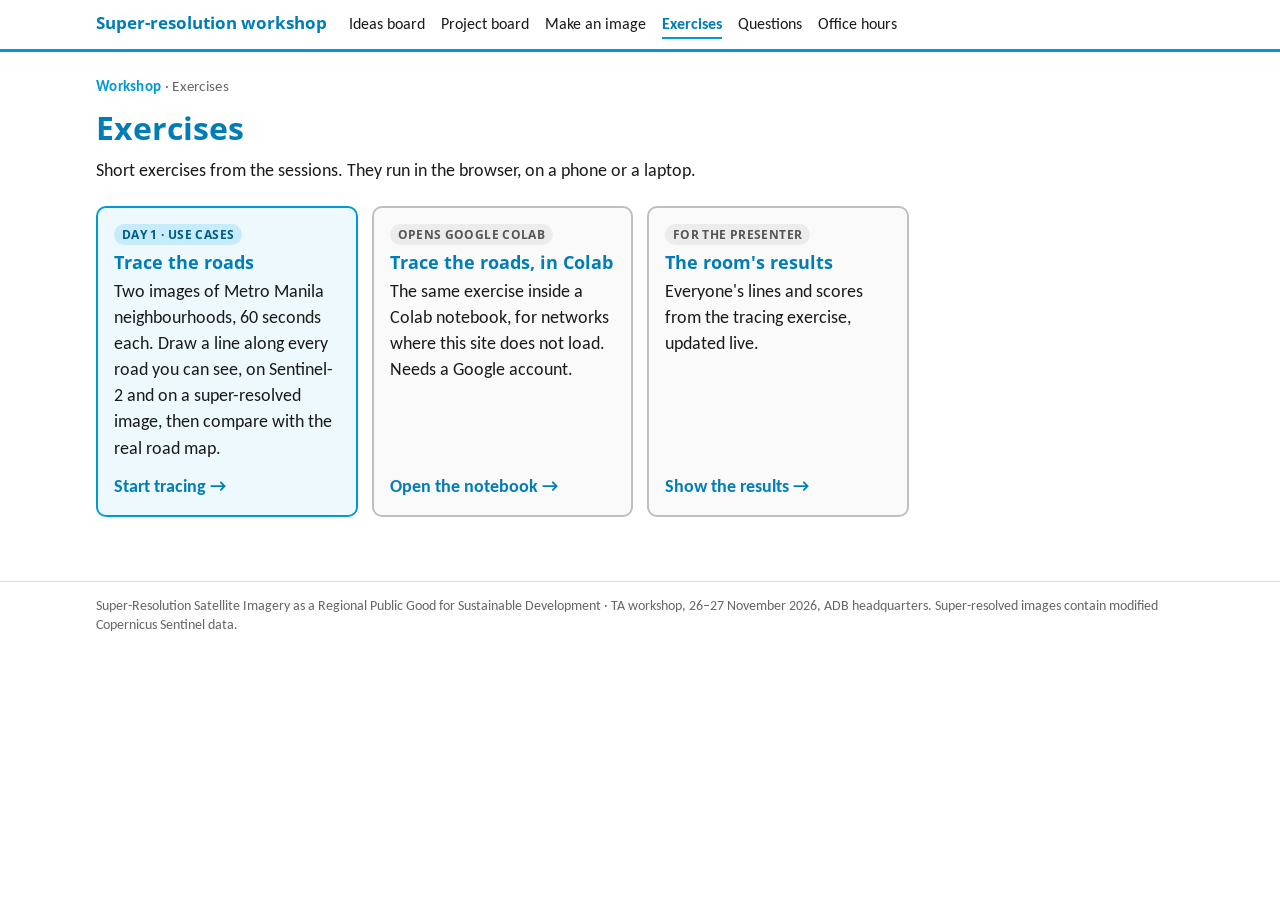
==== exercises/index.html @ 52cfe395 "Landing page for the workshop, with boards, image tool and questions The site root is now the landin" ====
<!doctype html>
<html lang="en">
<head>
<meta charset="utf-8">
<meta name="viewport" content="width=device-width,initial-scale=1,viewport-fit=cover">
<title>Exercises · Super-resolution workshop</title>
<link rel="icon" href="data:,">
<link rel="preconnect" href="https://fonts.googleapis.com">
<link rel="stylesheet" href="https://fonts.googleapis.com/css2?family=Carlito:wght@400;700&family=Open+Sans:wght@700&display=swap">
<link rel="stylesheet" href="../assets/site.css">
</head>
<body>
<header class="top" data-root="../" data-page="exercises"></header>
<main class="wrap">
  <div class="stack">
    <div class="eyebrow"><b>Workshop</b> · Exercises</div>
    <h1>Exercises</h1>
    <p class="lead">Short exercises from the sessions. They run in the browser, on a phone or a laptop.</p>
  </div>
  <div class="tiles">
    <a class="tile main" id="trace" href="trace/">
      <span class="tag">Day 1 · Use cases</span>
      <h3>Trace the roads</h3>
      <span>Two images of Metro Manila neighbourhoods, 60 seconds each. Draw a line along every road you can see, on Sentinel-2 and on a super-resolved image, then compare with the real road map.</span>
      <span class="go">Start tracing →</span>
    </a>
    <a class="tile" href="https://colab.research.google.com/github/ADB-Data-Division/ssta-trace/blob/main/trace_roads.ipynb" target="_blank" rel="noopener">
      <span class="tag grey">Opens Google Colab</span>
      <h3>Trace the roads, in Colab</h3>
      <span>The same exercise inside a Colab notebook, for networks where this site does not load. Needs a Google account.</span>
      <span class="go">Open the notebook →</span>
    </a>
    <a class="tile" id="results" href="trace/results.html">
      <span class="tag grey">For the presenter</span>
      <h3>The room's results</h3>
      <span>Everyone's lines and scores from the tracing exercise, updated live.</span>
      <span class="go">Show the results →</span>
    </a>
  </div>
</main>
<footer class="foot"></footer>
<script src="../assets/site.js"></script>
<script>
// keep a rehearsal session (?s=name) on the links to the tracing pages
const keep = location.search.match(/[?&]s=[\w-]+/);
if (keep) for (const id of ["trace", "results"]) document.getElementById(id).href += "?" + keep[0].slice(1);
</script>
</body>
</html>
---- assets/site.css ----
/* SSTA workshop site: the look of the slides (white page, ADB-blue Segoe UI headings, Calibri body,
   light-grey rounded cards; green = our model, grey = Sentinel-2). Single light look.
   The tracing exercise keeps its own exercises/trace/style.css with the same colours. */
:root {
  --page: #ffffff;
  --ink: #1a1a1a;
  --muted: #666666;
  --title: #007db7;
  --brand: #0099d8;
  --wash: #c6ecfb;
  --wash-soft: #eef9fe;
  --card: #fafafa;
  --card-edge: #bfbfbf;
  --line: #dedede;
  --model: #1f8a70;
  --model-fill: #e9f3f1;
  --s2: #737373;
  --warn: #9a5b00;
  --warn-fill: #fff4dc;
  --bad: #b3361a;
  --bad-fill: #fdebe6;
  --note-yellow: #fff2a8;
  --note-green: #d3efb4;
  --note-blue: #c6ecfb;
  --note-pink: #ffd3dc;
  --note-orange: #ffd9a8;
  --head: "Segoe UI", "Open Sans", system-ui, -apple-system, sans-serif;
  --body: Calibri, Carlito, "Segoe UI", system-ui, sans-serif;
  color-scheme: light;
}
*, *::before, *::after { box-sizing: border-box; }
html { -webkit-text-size-adjust: 100%; }
body { margin: 0; background: var(--page); color: var(--ink); font-family: var(--body); font-size: 18px; line-height: 1.45; }
a { color: var(--title); }
a:focus-visible, button:focus-visible, summary:focus-visible, input:focus-visible, textarea:focus-visible, select:focus-visible {
  outline: 3px solid #fdb515; outline-offset: 2px; }
h1, h2, h3 { font-family: var(--head); font-weight: 700; color: var(--title); line-height: 1.15; margin: 0; text-wrap: balance; }
h1 { font-size: 2rem; }
h2 { font-size: 1.45rem; }
h3 { font-size: 1.1rem; color: var(--ink); }
p { margin: 0; max-width: 70ch; }
code, pre { font: .85rem/1.5 ui-monospace, SFMono-Regular, Menlo, Consolas, monospace; }
pre { margin: 0; background: #f3f3f3; border: 1px solid var(--line); border-radius: 8px; padding: 10px 12px; overflow-x: auto; white-space: pre; }
[hidden] { display: none !important; }

/* top bar */
.top { border-bottom: 3px solid var(--brand); background: #fff; }
.top .in { max-width: 1120px; margin: 0 auto; padding: 10px 16px; display: flex; flex-wrap: wrap; gap: 6px 22px; align-items: baseline; }
.top .home { font: 700 1.05rem var(--head); color: var(--title); text-decoration: none; }
.top nav { display: flex; flex-wrap: wrap; gap: 4px 16px; font-size: 1rem; }
.top nav a { text-decoration: none; color: var(--ink); padding: 2px 0; border-bottom: 2px solid transparent; }
.top nav a:hover { border-bottom-color: var(--card-edge); }
.top nav a[aria-current="page"] { border-bottom-color: var(--brand); color: var(--title); font-weight: 700; }

.wrap { max-width: 1120px; margin: 0 auto; padding: 24px 16px 56px; display: flex; flex-direction: column; gap: 22px; }
.wrap.narrow { max-width: 820px; }
.stack { display: flex; flex-direction: column; gap: 12px; }
.row { display: flex; flex-wrap: wrap; gap: 10px; align-items: center; }
.spread { justify-content: space-between; }
.eyebrow { font-size: .92rem; color: var(--muted); letter-spacing: .02em; }
.eyebrow b { color: var(--brand); }
.lead { font-size: 1.1rem; }
.muted { color: var(--muted); }
.small { font-size: .88rem; color: var(--muted); }

/* link cards */
.tiles { display: grid; grid-template-columns: repeat(auto-fill, minmax(245px, 1fr)); gap: 14px; }
.tile { display: flex; flex-direction: column; gap: 6px; padding: 16px; border: 2px solid var(--card-edge); border-radius: 10px;
  background: var(--card); color: var(--ink); text-decoration: none; min-width: 0; }
a.tile:hover { border-color: var(--brand); background: var(--wash-soft); }
.tile h3 { color: var(--title); font-size: 1.15rem; }
.tile .go { margin-top: auto; padding-top: 6px; font-weight: 700; color: var(--title); }
.tile.main { border-color: var(--brand); background: var(--wash-soft); }
.tile.off { border-style: dashed; color: var(--muted); }
.tile.off h3 { color: var(--muted); }
.tag { display: inline-block; align-self: flex-start; font: 700 .78rem var(--head); letter-spacing: .03em; text-transform: uppercase;
  padding: 2px 8px; border-radius: 999px; background: var(--wash); color: #005a85; }
.tag.grey { background: #ececec; color: #555; }
.tag.green { background: var(--model-fill); color: var(--model); }

/* buttons and forms */
button, .btn { font: 700 1rem var(--body); border-radius: 8px; padding: 9px 16px; border: 2px solid var(--card-edge); background: #fff;
  color: var(--ink); cursor: pointer; text-decoration: none; display: inline-flex; align-items: center; gap: 6px; }
button.go, .btn.go { background: var(--title); border-color: var(--title); color: #fff; }
button.quiet { border-color: transparent; background: transparent; padding: 4px 8px; color: var(--title); }
button.small-btn, .btn.small-btn { padding: 4px 10px; font-size: .9rem; }
button:disabled { opacity: .5; cursor: default; }
label { display: flex; flex-direction: column; gap: 4px; font-weight: 700; font-size: .95rem; min-width: 0; }
label .hint { font-weight: 400; color: var(--muted); font-size: .88rem; }
input, textarea, select { font: 1rem var(--body); padding: 9px 11px; border: 2px solid var(--card-edge); border-radius: 8px; background: #fff;
  color: var(--ink); min-width: 0; width: 100%; }
textarea { resize: vertical; min-height: 4.2em; }
input[type="checkbox"], input[type="radio"] { width: auto; }
input[type="range"] { padding: 0; border: 0; }
label.check { flex-direction: row; align-items: center; gap: 8px; font-weight: 400; }
.fields { display: grid; grid-template-columns: repeat(auto-fit, minmax(210px, 1fr)); gap: 12px; }

.panel { border: 2px solid var(--card-edge); border-radius: 10px; background: var(--card); padding: 16px; display: flex; flex-direction: column; gap: 12px; min-width: 0; }
.panel.blue { border-color: var(--brand); background: var(--wash-soft); }
.note-box { background: var(--wash); border-radius: 10px; padding: 12px 14px; }
.warn-box { background: var(--warn-fill); border-left: 5px solid #fdb515; border-radius: 6px; padding: 10px 14px; }
.bad-box { background: var(--bad-fill); border-left: 5px solid var(--bad); border-radius: 6px; padding: 10px 14px; }
.ok-box { background: var(--model-fill); border-left: 5px solid var(--model); border-radius: 6px; padding: 10px 14px; }
.status { font-size: .88rem; color: var(--muted); display: inline-flex; align-items: center; gap: 6px; }
.status::before { content: ""; width: 9px; height: 9px; border-radius: 50%; background: var(--card-edge); }
.status.live::before { background: var(--model); }
.status.off::before { background: var(--bad); }

/* dialogs */
dialog { border: 2px solid var(--brand); border-radius: 12px; padding: 0; width: min(560px, calc(100vw - 24px)); color: var(--ink); font: inherit; }
dialog::backdrop { background: rgba(0, 40, 60, .45); }
dialog form { display: flex; flex-direction: column; gap: 12px; padding: 18px; }
dialog h2 { font-size: 1.3rem; }
.actions { display: flex; flex-wrap: wrap; gap: 10px; justify-content: flex-end; }

/* questions and answers */
.faq { display: flex; flex-direction: column; gap: 8px; }
.faq details { border: 2px solid var(--line); border-radius: 10px; background: #fff; }
.faq details[open] { border-color: var(--brand); }
.faq summary { cursor: pointer; padding: 11px 14px; font-weight: 700; list-style-position: inside; }
.faq .a { padding: 0 14px 14px; display: flex; flex-direction: column; gap: 8px; }
.faq ul, .faq ol { margin: 0; padding-left: 1.3em; }

table.plain { border-collapse: collapse; width: 100%; font-size: .95rem; }
table.plain th, table.plain td { text-align: left; padding: 6px 10px 6px 0; border-bottom: 1px solid var(--line); vertical-align: top; }
table.plain th { font-family: var(--head); font-size: .85rem; color: var(--muted); font-weight: 700; }
.scroll-x { overflow-x: auto; }

footer.foot { border-top: 1px solid var(--line); margin-top: 8px; }
footer.foot .in { max-width: 1120px; margin: 0 auto; padding: 14px 16px 28px; font-size: .85rem; color: var(--muted); }

@media (max-width: 560px) { h1 { font-size: 1.6rem; } body { font-size: 17px; } }
@media (prefers-reduced-motion: reduce) { * { transition: none !important; animation: none !important; } }
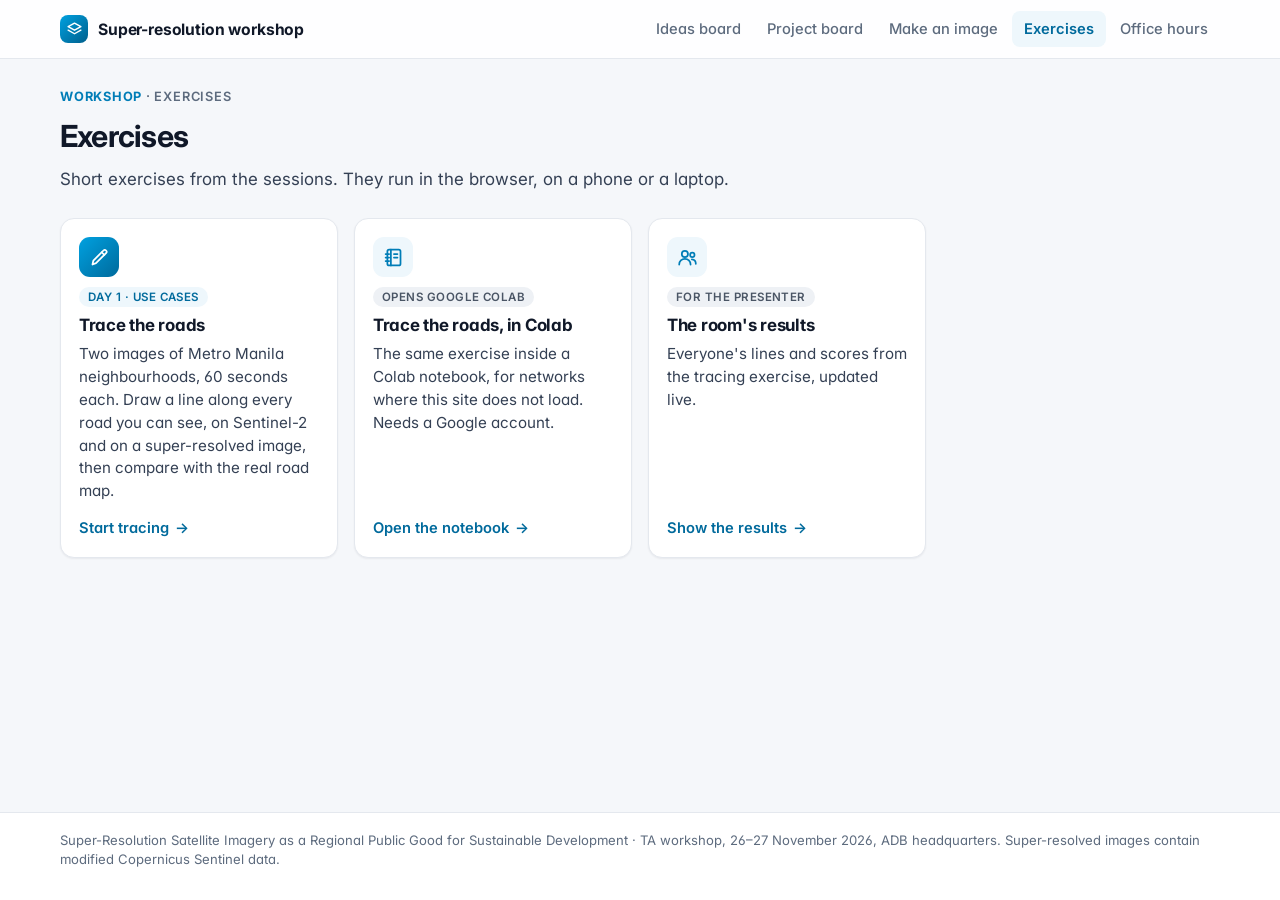
==== commit 4216ac9f: "Whiteboard with movable notes, new look, image page as a service console - Ideas board: free-form wh" ====
--- a/exercises/index.html
+++ b/exercises/index.html
@@ -6,7 +6,8 @@
 <title>Exercises · Super-resolution workshop</title>
 <link rel="icon" href="data:,">
 <link rel="preconnect" href="https://fonts.googleapis.com">
-<link rel="stylesheet" href="https://fonts.googleapis.com/css2?family=Carlito:wght@400;700&family=Open+Sans:wght@700&display=swap">
+<link rel="preconnect" href="https://fonts.gstatic.com" crossorigin>
+<link rel="stylesheet" href="https://fonts.googleapis.com/css2?family=Inter:wght@400;500;600;700&display=swap">
 <link rel="stylesheet" href="../assets/site.css">
 </head>
 <body>
@@ -19,22 +20,25 @@
   </div>
   <div class="tiles">
     <a class="tile main" id="trace" href="trace/">
+      <span class="icon"><i data-icon="pen"></i></span>
       <span class="tag">Day 1 · Use cases</span>
       <h3>Trace the roads</h3>
       <span>Two images of Metro Manila neighbourhoods, 60 seconds each. Draw a line along every road you can see, on Sentinel-2 and on a super-resolved image, then compare with the real road map.</span>
-      <span class="go">Start tracing →</span>
+      <span class="go">Start tracing</span>
     </a>
     <a class="tile" href="https://colab.research.google.com/github/ADB-Data-Division/ssta-trace/blob/main/trace_roads.ipynb" target="_blank" rel="noopener">
+      <span class="icon"><i data-icon="notebook"></i></span>
       <span class="tag grey">Opens Google Colab</span>
       <h3>Trace the roads, in Colab</h3>
       <span>The same exercise inside a Colab notebook, for networks where this site does not load. Needs a Google account.</span>
-      <span class="go">Open the notebook →</span>
+      <span class="go">Open the notebook</span>
     </a>
     <a class="tile" id="results" href="trace/results.html">
+      <span class="icon"><i data-icon="users"></i></span>
       <span class="tag grey">For the presenter</span>
       <h3>The room's results</h3>
       <span>Everyone's lines and scores from the tracing exercise, updated live.</span>
-      <span class="go">Show the results →</span>
+      <span class="go">Show the results</span>
     </a>
   </div>
 </main>
--- a/assets/site.css
+++ b/assets/site.css
@@ -1,133 +1,177 @@
-/* SSTA workshop site: the look of the slides (white page, ADB-blue Segoe UI headings, Calibri body,
-   light-grey rounded cards; green = our model, grey = Sentinel-2). Single light look.
-   The tracing exercise keeps its own exercises/trace/style.css with the same colours. */
+/* SSTA workshop site: shared look of every page (the tracing exercise keeps its own exercises/trace/style.css).
+   A light app look: soft grey page, white cards with thin borders and soft shadows, ADB blue as the one
+   accent, green for "our model" and "ready". The names of the colours are kept from the first version. */
 :root {
-  --page: #ffffff;
-  --ink: #1a1a1a;
-  --muted: #666666;
-  --title: #007db7;
-  --brand: #0099d8;
-  --wash: #c6ecfb;
-  --wash-soft: #eef9fe;
-  --card: #fafafa;
-  --card-edge: #bfbfbf;
-  --line: #dedede;
+  --page: #f5f7fa;
+  --surface: #ffffff;
+  --ink: #101828;
+  --muted: #5d6b7e;
+  --title: #006a9c;          /* text-safe ADB blue */
+  --brand: #007db7;
+  --brand-dark: #005f8c;
+  --wash: #cfeaf8;
+  --wash-soft: #eef7fc;
+  --card: #ffffff;
+  --card-edge: #d5dbe3;
+  --line: #e4e8ee;
   --model: #1f8a70;
-  --model-fill: #e9f3f1;
-  --s2: #737373;
-  --warn: #9a5b00;
-  --warn-fill: #fff4dc;
+  --model-fill: #e6f4f0;
+  --s2: #667085;
+  --warn: #93590a;
+  --warn-fill: #fff6e0;
+  --warn-edge: #f2c14e;
   --bad: #b3361a;
-  --bad-fill: #fdebe6;
-  --note-yellow: #fff2a8;
-  --note-green: #d3efb4;
-  --note-blue: #c6ecfb;
-  --note-pink: #ffd3dc;
-  --note-orange: #ffd9a8;
-  --head: "Segoe UI", "Open Sans", system-ui, -apple-system, sans-serif;
-  --body: Calibri, Carlito, "Segoe UI", system-ui, sans-serif;
+  --bad-fill: #fdecea;
+  --note-yellow: #fff1a6;
+  --note-green: #cfeeb2;
+  --note-blue: #c3e6fa;
+  --note-pink: #ffd0db;
+  --note-orange: #ffd8a6;
+  --radius: 14px;
+  --radius-s: 9px;
+  --shadow-s: 0 1px 2px rgba(16, 24, 40, .06);
+  --shadow-m: 0 1px 2px rgba(16, 24, 40, .05), 0 6px 20px rgba(16, 24, 40, .07);
+  --shadow-l: 0 2px 6px rgba(16, 24, 40, .08), 0 18px 44px rgba(16, 24, 40, .16);
+  --head: Inter, "Segoe UI", system-ui, -apple-system, "Helvetica Neue", Arial, sans-serif;
+  --body: Inter, "Segoe UI", system-ui, -apple-system, "Helvetica Neue", Arial, sans-serif;
+  --mono: ui-monospace, SFMono-Regular, Menlo, Consolas, monospace;
   color-scheme: light;
 }
 *, *::before, *::after { box-sizing: border-box; }
-html { -webkit-text-size-adjust: 100%; }
-body { margin: 0; background: var(--page); color: var(--ink); font-family: var(--body); font-size: 18px; line-height: 1.45; }
-a { color: var(--title); }
-a:focus-visible, button:focus-visible, summary:focus-visible, input:focus-visible, textarea:focus-visible, select:focus-visible {
-  outline: 3px solid #fdb515; outline-offset: 2px; }
-h1, h2, h3 { font-family: var(--head); font-weight: 700; color: var(--title); line-height: 1.15; margin: 0; text-wrap: balance; }
-h1 { font-size: 2rem; }
-h2 { font-size: 1.45rem; }
-h3 { font-size: 1.1rem; color: var(--ink); }
-p { margin: 0; max-width: 70ch; }
-code, pre { font: .85rem/1.5 ui-monospace, SFMono-Regular, Menlo, Consolas, monospace; }
-pre { margin: 0; background: #f3f3f3; border: 1px solid var(--line); border-radius: 8px; padding: 10px 12px; overflow-x: auto; white-space: pre; }
+html { -webkit-text-size-adjust: 100%; scroll-behavior: smooth; }
+body { margin: 0; background: var(--page); color: var(--ink); font-family: var(--body); font-size: 16px; line-height: 1.5;
+  -webkit-font-smoothing: antialiased; font-feature-settings: "cv11", "ss01"; }
+body { min-height: 100vh; min-height: 100dvh; display: flex; flex-direction: column; }
+main.wrap { flex: 1 0 auto; width: 100%; }
+a { color: var(--title); text-underline-offset: 2px; }
+a:focus-visible, button:focus-visible, summary:focus-visible, input:focus-visible, textarea:focus-visible, select:focus-visible, [tabindex]:focus-visible {
+  outline: 3px solid rgba(0, 125, 183, .45); outline-offset: 2px; }
+h1, h2, h3 { font-family: var(--head); font-weight: 700; color: var(--ink); line-height: 1.2; margin: 0; letter-spacing: -.015em; text-wrap: balance; }
+h1 { font-size: 1.9rem; letter-spacing: -.025em; }
+h2 { font-size: 1.25rem; }
+h3 { font-size: 1rem; }
+p { margin: 0; max-width: 72ch; }
+code, pre { font: .84rem/1.55 var(--mono); }
+code { background: #eef1f5; border-radius: 5px; padding: 1px 5px; }
+pre { margin: 0; background: #0f1b2a; color: #e6edf5; border-radius: var(--radius-s); padding: 12px 14px; overflow-x: auto; white-space: pre; }
+pre code { background: none; padding: 0; }
 [hidden] { display: none !important; }
+svg.ic { width: 1.15em; height: 1.15em; flex: none; fill: none; stroke: currentColor; stroke-width: 2; stroke-linecap: round; stroke-linejoin: round; vertical-align: -.2em; }
 
 /* top bar */
-.top { border-bottom: 3px solid var(--brand); background: #fff; }
-.top .in { max-width: 1120px; margin: 0 auto; padding: 10px 16px; display: flex; flex-wrap: wrap; gap: 6px 22px; align-items: baseline; }
-.top .home { font: 700 1.05rem var(--head); color: var(--title); text-decoration: none; }
-.top nav { display: flex; flex-wrap: wrap; gap: 4px 16px; font-size: 1rem; }
-.top nav a { text-decoration: none; color: var(--ink); padding: 2px 0; border-bottom: 2px solid transparent; }
-.top nav a:hover { border-bottom-color: var(--card-edge); }
-.top nav a[aria-current="page"] { border-bottom-color: var(--brand); color: var(--title); font-weight: 700; }
+.top { position: sticky; top: 0; z-index: 50; background: rgba(255, 255, 255, .86); backdrop-filter: saturate(1.6) blur(12px); -webkit-backdrop-filter: saturate(1.6) blur(12px);
+  border-bottom: 1px solid var(--line); }
+.top .in { max-width: 1200px; margin: 0 auto; padding: 0 20px; min-height: 58px; display: flex; gap: 8px 22px; align-items: center; }
+.top .home { display: inline-flex; align-items: center; gap: 10px; font: 700 .98rem var(--head); letter-spacing: -.01em; color: var(--ink); text-decoration: none; white-space: nowrap; }
+.top .home .mark { width: 28px; height: 28px; border-radius: 8px; background: linear-gradient(135deg, #00a1e0, #005f8c); display: grid; place-items: center; color: #fff; }
+.top .home .mark svg { width: 17px; height: 17px; }
+.top nav { display: flex; gap: 2px; font-size: .92rem; overflow-x: auto; scrollbar-width: none; margin-left: auto; }
+.top nav::-webkit-scrollbar { display: none; }
+.top nav a { text-decoration: none; color: var(--muted); padding: 7px 12px; border-radius: 8px; font-weight: 500; white-space: nowrap; transition: background .15s, color .15s; }
+.top nav a:hover { background: #eef1f5; color: var(--ink); }
+.top nav a[aria-current="page"] { background: var(--wash-soft); color: var(--title); font-weight: 600; }
 
-.wrap { max-width: 1120px; margin: 0 auto; padding: 24px 16px 56px; display: flex; flex-direction: column; gap: 22px; }
-.wrap.narrow { max-width: 820px; }
+.wrap { max-width: 1200px; margin: 0 auto; padding: 28px 20px 64px; display: flex; flex-direction: column; gap: 26px; }
+.wrap.narrow { max-width: 860px; }
 .stack { display: flex; flex-direction: column; gap: 12px; }
 .row { display: flex; flex-wrap: wrap; gap: 10px; align-items: center; }
 .spread { justify-content: space-between; }
-.eyebrow { font-size: .92rem; color: var(--muted); letter-spacing: .02em; }
-.eyebrow b { color: var(--brand); }
-.lead { font-size: 1.1rem; }
+.eyebrow { font-size: .8rem; font-weight: 600; color: var(--muted); letter-spacing: .06em; text-transform: uppercase; }
+.eyebrow b { color: var(--brand); font-weight: 700; }
+.lead { font-size: 1.06rem; color: #344054; }
 .muted { color: var(--muted); }
-.small { font-size: .88rem; color: var(--muted); }
+.small { font-size: .86rem; color: var(--muted); }
 
 /* link cards */
-.tiles { display: grid; grid-template-columns: repeat(auto-fill, minmax(245px, 1fr)); gap: 14px; }
-.tile { display: flex; flex-direction: column; gap: 6px; padding: 16px; border: 2px solid var(--card-edge); border-radius: 10px;
-  background: var(--card); color: var(--ink); text-decoration: none; min-width: 0; }
-a.tile:hover { border-color: var(--brand); background: var(--wash-soft); }
-.tile h3 { color: var(--title); font-size: 1.15rem; }
-.tile .go { margin-top: auto; padding-top: 6px; font-weight: 700; color: var(--title); }
-.tile.main { border-color: var(--brand); background: var(--wash-soft); }
-.tile.off { border-style: dashed; color: var(--muted); }
+.tiles { display: grid; grid-template-columns: repeat(auto-fill, minmax(255px, 1fr)); gap: 16px; }
+.tile { position: relative; display: flex; flex-direction: column; gap: 8px; padding: 18px; border: 1px solid var(--line); border-radius: var(--radius);
+  background: var(--surface); color: #344054; text-decoration: none; min-width: 0; box-shadow: var(--shadow-s); font-size: .95rem;
+  transition: transform .15s ease, box-shadow .15s ease, border-color .15s ease; }
+a.tile:hover { border-color: #b6d9ec; box-shadow: var(--shadow-m); transform: translateY(-2px); }
+.tile h3 { color: var(--ink); font-size: 1.06rem; }
+.tile .icon { width: 40px; height: 40px; border-radius: 11px; background: var(--wash-soft); color: var(--brand); display: grid; place-items: center; margin-bottom: 2px; }
+.tile .icon svg { width: 21px; height: 21px; }
+.tile .go { margin-top: auto; padding-top: 6px; font-weight: 600; color: var(--title); display: inline-flex; align-items: center; gap: 6px; font-size: .92rem; }
+.tile .go::after { content: "→"; transition: transform .15s; }
+a.tile:hover .go::after { transform: translateX(3px); }
+.tile.main .icon { background: linear-gradient(135deg, #00a1e0, #006a9c); color: #fff; }
+.tile.off { border-style: dashed; color: var(--muted); box-shadow: none; }
 .tile.off h3 { color: var(--muted); }
-.tag { display: inline-block; align-self: flex-start; font: 700 .78rem var(--head); letter-spacing: .03em; text-transform: uppercase;
-  padding: 2px 8px; border-radius: 999px; background: var(--wash); color: #005a85; }
-.tag.grey { background: #ececec; color: #555; }
-.tag.green { background: var(--model-fill); color: var(--model); }
+.tag { display: inline-flex; align-items: center; gap: 5px; align-self: flex-start; font: 600 .72rem var(--head); letter-spacing: .04em; text-transform: uppercase;
+  padding: 3px 9px; border-radius: 999px; background: var(--wash-soft); color: var(--title); }
+.tag.grey { background: #eef1f5; color: #4a5565; }
+.tag.green { background: var(--model-fill); color: #14654f; }
+.tag.amber { background: var(--warn-fill); color: var(--warn); }
 
 /* buttons and forms */
-button, .btn { font: 700 1rem var(--body); border-radius: 8px; padding: 9px 16px; border: 2px solid var(--card-edge); background: #fff;
-  color: var(--ink); cursor: pointer; text-decoration: none; display: inline-flex; align-items: center; gap: 6px; }
-button.go, .btn.go { background: var(--title); border-color: var(--title); color: #fff; }
-button.quiet { border-color: transparent; background: transparent; padding: 4px 8px; color: var(--title); }
-button.small-btn, .btn.small-btn { padding: 4px 10px; font-size: .9rem; }
+button, .btn { font: 600 .92rem var(--body); border-radius: var(--radius-s); padding: 8px 14px; border: 1px solid var(--card-edge); background: var(--surface);
+  color: #1d2939; cursor: pointer; text-decoration: none; display: inline-flex; align-items: center; justify-content: center; gap: 7px; box-shadow: var(--shadow-s);
+  transition: background .12s, border-color .12s, box-shadow .12s, transform .05s; min-height: 38px; }
+button:hover:not(:disabled), .btn:hover { background: #f4f6f9; border-color: #c2cad5; }
+button:active:not(:disabled), .btn:active { transform: translateY(1px); }
+button.go, .btn.go { background: var(--brand); border-color: var(--brand); color: #fff; box-shadow: 0 1px 2px rgba(0, 95, 140, .3); }
+button.go:hover:not(:disabled), .btn.go:hover { background: var(--brand-dark); border-color: var(--brand-dark); }
+button.quiet, .btn.quiet { border-color: transparent; background: transparent; box-shadow: none; padding: 5px 9px; color: var(--title); min-height: 0; }
+button.quiet:hover:not(:disabled) { background: var(--wash-soft); border-color: transparent; }
+button.small-btn, .btn.small-btn { padding: 4px 10px; font-size: .84rem; min-height: 30px; border-radius: 7px; }
+button.danger { color: var(--bad); }
 button:disabled { opacity: .5; cursor: default; }
-label { display: flex; flex-direction: column; gap: 4px; font-weight: 700; font-size: .95rem; min-width: 0; }
-label .hint { font-weight: 400; color: var(--muted); font-size: .88rem; }
-input, textarea, select { font: 1rem var(--body); padding: 9px 11px; border: 2px solid var(--card-edge); border-radius: 8px; background: #fff;
-  color: var(--ink); min-width: 0; width: 100%; }
+label { display: flex; flex-direction: column; gap: 5px; font-weight: 600; font-size: .88rem; min-width: 0; color: #1d2939; }
+label .hint { font-weight: 400; color: var(--muted); font-size: .84rem; }
+input, textarea, select { font: 400 .95rem var(--body); padding: 8px 11px; border: 1px solid var(--card-edge); border-radius: var(--radius-s); background: #fff;
+  color: var(--ink); min-width: 0; width: 100%; min-height: 38px; transition: border-color .12s, box-shadow .12s; }
+input:hover, textarea:hover, select:hover { border-color: #b3bcc9; }
+input:focus, textarea:focus, select:focus { outline: none; border-color: var(--brand); box-shadow: 0 0 0 3px rgba(0, 125, 183, .18); }
+input::placeholder, textarea::placeholder { color: #98a2b3; }
 textarea { resize: vertical; min-height: 4.2em; }
-input[type="checkbox"], input[type="radio"] { width: auto; }
-input[type="range"] { padding: 0; border: 0; }
-label.check { flex-direction: row; align-items: center; gap: 8px; font-weight: 400; }
-.fields { display: grid; grid-template-columns: repeat(auto-fit, minmax(210px, 1fr)); gap: 12px; }
+input[type="checkbox"], input[type="radio"] { width: 16px; height: 16px; min-height: 0; accent-color: var(--brand); padding: 0; box-shadow: none; flex: none; }
+input[type="range"] { padding: 0; border: 0; min-height: 0; accent-color: var(--brand); box-shadow: none; background: none; }
+label.check { flex-direction: row; align-items: center; gap: 8px; font-weight: 400; font-size: .92rem; }
+.fields { display: grid; grid-template-columns: repeat(auto-fit, minmax(210px, 1fr)); gap: 14px; }
 
-.panel { border: 2px solid var(--card-edge); border-radius: 10px; background: var(--card); padding: 16px; display: flex; flex-direction: column; gap: 12px; min-width: 0; }
-.panel.blue { border-color: var(--brand); background: var(--wash-soft); }
-.note-box { background: var(--wash); border-radius: 10px; padding: 12px 14px; }
-.warn-box { background: var(--warn-fill); border-left: 5px solid #fdb515; border-radius: 6px; padding: 10px 14px; }
-.bad-box { background: var(--bad-fill); border-left: 5px solid var(--bad); border-radius: 6px; padding: 10px 14px; }
-.ok-box { background: var(--model-fill); border-left: 5px solid var(--model); border-radius: 6px; padding: 10px 14px; }
-.status { font-size: .88rem; color: var(--muted); display: inline-flex; align-items: center; gap: 6px; }
-.status::before { content: ""; width: 9px; height: 9px; border-radius: 50%; background: var(--card-edge); }
-.status.live::before { background: var(--model); }
-.status.off::before { background: var(--bad); }
+.panel { border: 1px solid var(--line); border-radius: var(--radius); background: var(--surface); padding: 20px; display: flex; flex-direction: column; gap: 14px;
+  min-width: 0; box-shadow: var(--shadow-s); }
+.panel.blue { border-color: #b6d9ec; background: linear-gradient(180deg, #f3fafe, #fff); }
+.note-box, .warn-box, .bad-box, .ok-box { border-radius: var(--radius-s); padding: 10px 14px; font-size: .92rem; border: 1px solid transparent; }
+.note-box { background: var(--wash-soft); border-color: #cfe6f3; color: #0b4a6b; }
+.warn-box { background: var(--warn-fill); border-color: #f4dba0; color: #6b4206; }
+.bad-box { background: var(--bad-fill); border-color: #f3c5bb; color: #8a2713; }
+.ok-box { background: var(--model-fill); border-color: #bfe2d8; color: #14594a; }
+.status { font-size: .84rem; color: var(--muted); display: inline-flex; align-items: center; gap: 7px; font-weight: 500; }
+.status::before { content: ""; width: 8px; height: 8px; border-radius: 50%; background: var(--card-edge); }
+.status.live::before { background: #22a37f; box-shadow: 0 0 0 3px rgba(34, 163, 127, .2); }
+.status.off::before { background: var(--bad); box-shadow: 0 0 0 3px rgba(179, 54, 26, .18); }
 
 /* dialogs */
-dialog { border: 2px solid var(--brand); border-radius: 12px; padding: 0; width: min(560px, calc(100vw - 24px)); color: var(--ink); font: inherit; }
-dialog::backdrop { background: rgba(0, 40, 60, .45); }
-dialog form { display: flex; flex-direction: column; gap: 12px; padding: 18px; }
-dialog h2 { font-size: 1.3rem; }
+dialog { border: 0; border-radius: 16px; padding: 0; width: min(560px, calc(100vw - 24px)); color: var(--ink); font: inherit; box-shadow: var(--shadow-l); }
+dialog::backdrop { background: rgba(16, 24, 40, .45); backdrop-filter: blur(2px); }
+dialog form { display: flex; flex-direction: column; gap: 14px; padding: 22px; }
+dialog h2 { font-size: 1.2rem; }
 .actions { display: flex; flex-wrap: wrap; gap: 10px; justify-content: flex-end; }
 
 /* questions and answers */
 .faq { display: flex; flex-direction: column; gap: 8px; }
-.faq details { border: 2px solid var(--line); border-radius: 10px; background: #fff; }
-.faq details[open] { border-color: var(--brand); }
-.faq summary { cursor: pointer; padding: 11px 14px; font-weight: 700; list-style-position: inside; }
-.faq .a { padding: 0 14px 14px; display: flex; flex-direction: column; gap: 8px; }
+.faq details { border: 1px solid var(--line); border-radius: var(--radius-s); background: #fff; box-shadow: var(--shadow-s); }
+.faq details[open] { border-color: #b6d9ec; }
+.faq summary { cursor: pointer; padding: 12px 16px; font-weight: 600; list-style-position: inside; }
+.faq .a { padding: 0 16px 16px; display: flex; flex-direction: column; gap: 8px; }
 .faq ul, .faq ol { margin: 0; padding-left: 1.3em; }
+.empty { border: 1px dashed var(--card-edge); border-radius: var(--radius); padding: 26px; color: var(--muted); text-align: center; background: rgba(255, 255, 255, .6); }
 
-table.plain { border-collapse: collapse; width: 100%; font-size: .95rem; }
-table.plain th, table.plain td { text-align: left; padding: 6px 10px 6px 0; border-bottom: 1px solid var(--line); vertical-align: top; }
-table.plain th { font-family: var(--head); font-size: .85rem; color: var(--muted); font-weight: 700; }
+table.plain { border-collapse: collapse; width: 100%; font-size: .9rem; }
+table.plain th, table.plain td { text-align: left; padding: 7px 12px 7px 0; border-bottom: 1px solid var(--line); vertical-align: top; }
+table.plain th { font-size: .74rem; color: var(--muted); font-weight: 600; text-transform: uppercase; letter-spacing: .05em; }
+table.plain tr:last-child td { border-bottom: 0; }
 .scroll-x { overflow-x: auto; }
 
-footer.foot { border-top: 1px solid var(--line); margin-top: 8px; }
-footer.foot .in { max-width: 1120px; margin: 0 auto; padding: 14px 16px 28px; font-size: .85rem; color: var(--muted); }
+footer.foot { border-top: 1px solid var(--line); background: var(--surface); }
+footer.foot .in { max-width: 1200px; margin: 0 auto; padding: 18px 20px 30px; font-size: .82rem; color: var(--muted); }
 
-@media (max-width: 560px) { h1 { font-size: 1.6rem; } body { font-size: 17px; } }
-@media (prefers-reduced-motion: reduce) { * { transition: none !important; animation: none !important; } }
+@media (max-width: 640px) {
+  h1 { font-size: 1.55rem; }
+  .top .in { padding: 0 14px; gap: 10px; }
+  .top .home span.name { display: none; }
+  .wrap { padding: 20px 14px 48px; gap: 22px; }
+  .panel { padding: 16px; }
+}
+@media (prefers-reduced-motion: reduce) { * { transition: none !important; animation: none !important; scroll-behavior: auto !important; } }
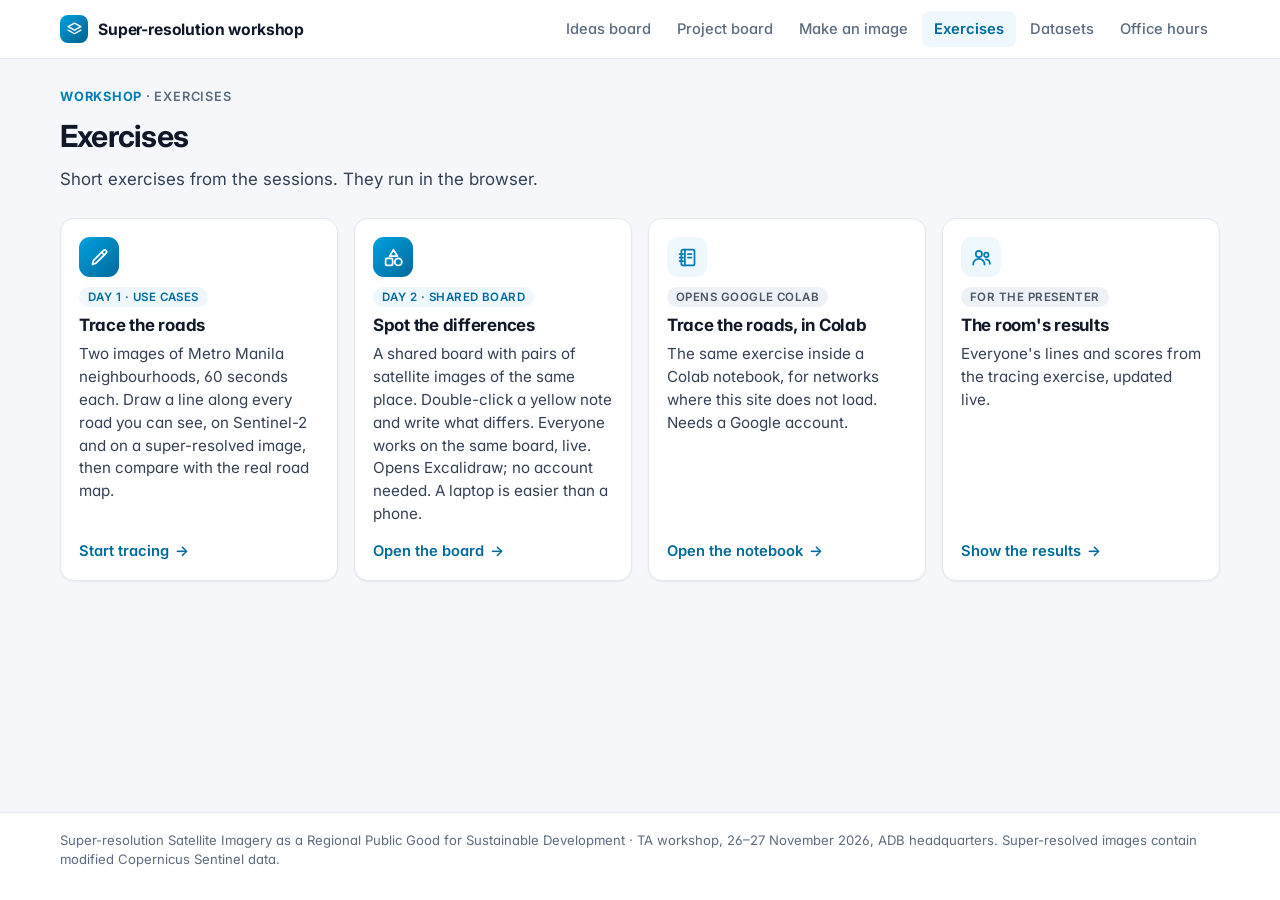
==== commit 384a1df3: "Full workshop title, open datasets page, day 2 exercise; hackathon notebook links removed - Landing " ====
--- a/exercises/index.html
+++ b/exercises/index.html
@@ -16,7 +16,7 @@
   <div class="stack">
     <div class="eyebrow"><b>Workshop</b> · Exercises</div>
     <h1>Exercises</h1>
-    <p class="lead">Short exercises from the sessions. They run in the browser, on a phone or a laptop.</p>
+    <p class="lead">Short exercises from the sessions. They run in the browser.</p>
   </div>
   <div class="tiles">
     <a class="tile main" id="trace" href="trace/">
@@ -25,6 +25,13 @@
       <h3>Trace the roads</h3>
       <span>Two images of Metro Manila neighbourhoods, 60 seconds each. Draw a line along every road you can see, on Sentinel-2 and on a super-resolved image, then compare with the real road map.</span>
       <span class="go">Start tracing</span>
+    </a>
+    <a class="tile main" href="https://excalidraw.com/#room=3b9714d4aa1342b0e657,jvy1OCuXChZAedLGoiZDKg" target="_blank" rel="noopener">
+      <span class="icon"><i data-icon="shapes"></i></span>
+      <span class="tag">Day 2 · Shared board</span>
+      <h3>Spot the differences</h3>
+      <span>A shared board with pairs of satellite images of the same place. Double-click a yellow note and write what differs. Everyone works on the same board, live. Opens Excalidraw; no account needed. A laptop is easier than a phone.</span>
+      <span class="go">Open the board</span>
     </a>
     <a class="tile" href="https://colab.research.google.com/github/ADB-Data-Division/ssta-trace/blob/main/trace_roads.ipynb" target="_blank" rel="noopener">
       <span class="icon"><i data-icon="notebook"></i></span>
